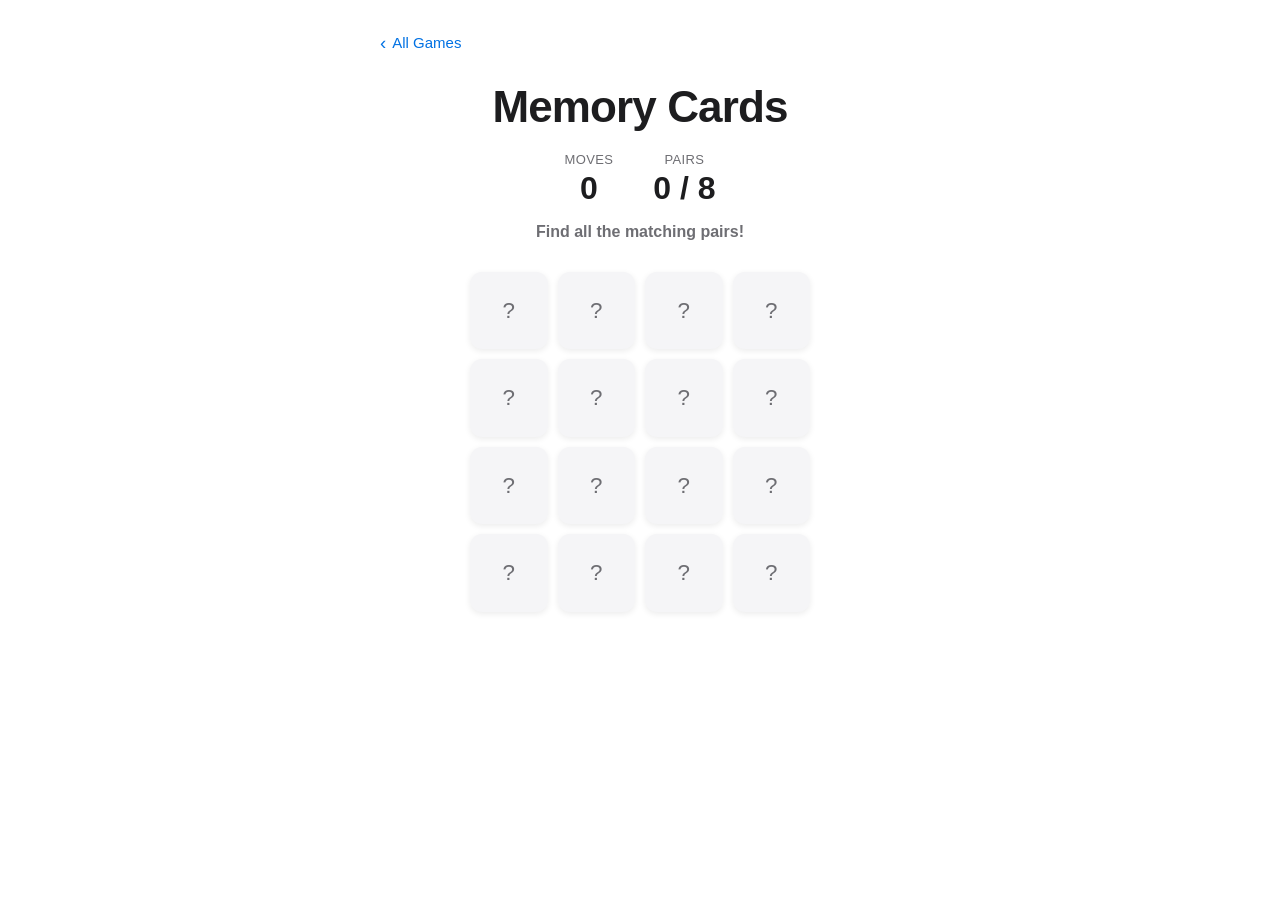
==== games/memory-cards/index.html @ 549c71c8 "add: memory cards and word search games" ====
<!DOCTYPE html>
<html lang="en">
<head>
  <meta charset="UTF-8" />
  <meta name="viewport" content="width=device-width, initial-scale=1.0" />
  <meta name="description" content="Memory Cards — flip and match pairs. Simple Vibe Games." />
  <title>Memory Cards — Simple Vibe Games</title>
  <link rel="stylesheet" href="../../style.css" />
  <style>
    body {
      display: flex;
      flex-direction: column;
      align-items: center;
      min-height: 100dvh;
      padding: 32px 24px 64px;
    }

    .top-nav { width: 100%; max-width: 520px; }

    header {
      text-align: center;
      margin-top: 28px;
    }

    header h1 { font-size: clamp(1.75rem, 6vw, 2.75rem); }

    /* ── Stats ── */
    .stats {
      display: flex;
      gap: 40px;
      margin-top: 20px;
      justify-content: center;
    }

    .stat-block {
      display: flex;
      flex-direction: column;
      align-items: center;
      gap: 2px;
    }

    .stat-label {
      font-size: 0.8125rem;
      font-weight: 500;
      color: var(--color-subtle);
      text-transform: uppercase;
      letter-spacing: 0.03em;
    }

    .stat-value {
      font-size: 2rem;
      font-weight: 700;
      line-height: 1;
      color: var(--color-text);
    }

    /* ── Status ── */
    .status {
      margin-top: 16px;
      font-size: 1rem;
      font-weight: 600;
      color: var(--color-subtle);
      min-height: 1.5em;
      text-align: center;
      transition: color 200ms ease;
    }

    .status.win { color: var(--color-accent); }

    /* ── Card grid ── */
    .grid-wrap { margin-top: 28px; }

    .card-grid {
      display: grid;
      grid-template-columns: repeat(4, 1fr);
      gap: 10px;
      width: min(340px, 92vw);
    }

    /* ── 3-D card flip ── */
    .card {
      aspect-ratio: 1;
      cursor: pointer;
      touch-action: manipulation;
      -webkit-tap-highlight-color: transparent;
      perspective: 600px;
      outline: none;
    }

    .card-inner {
      width: 100%;
      height: 100%;
      position: relative;
      transform-style: preserve-3d;
      transition: transform 380ms ease;
      border-radius: 12px;
    }

    .card.flipped .card-inner,
    .card.matched .card-inner {
      transform: rotateY(180deg);
    }

    .card-cover,
    .card-face {
      position: absolute;
      inset: 0;
      border-radius: 12px;
      display: flex;
      align-items: center;
      justify-content: center;
      backface-visibility: hidden;
      -webkit-backface-visibility: hidden;
    }

    /* Face-down side */
    .card-cover {
      background: var(--color-surface);
      box-shadow: 0 2px 6px var(--color-shadow);
      font-size: 1.4rem;
      color: var(--color-subtle);
    }

    /* Emoji side */
    .card-face {
      background: var(--color-surface);
      box-shadow: 0 2px 6px var(--color-shadow);
      font-size: clamp(1.4rem, 5.5vw, 1.9rem);
      transform: rotateY(180deg);
    }

    .card.matched .card-face {
      background: #e8f1fb;
      box-shadow: 0 0 0 2px var(--color-accent);
    }

    /* Press feedback */
    .card:active:not(.matched) .card-cover {
      transform: scale(0.95);
    }

    @media (hover: hover) {
      .card:not(.matched):not(.flipped):hover .card-cover {
        background-color: #ebebed;
        box-shadow: 0 4px 14px var(--color-shadow-hover);
      }
    }

    /* ── Play again ── */
    .btn-play-again {
      margin-top: 32px;
      padding: 14px 36px;
      background: var(--color-accent);
      color: #fff;
      font-family: inherit;
      font-size: 1rem;
      font-weight: 600;
      border: none;
      border-radius: 980px;
      cursor: pointer;
      touch-action: manipulation;
      -webkit-tap-highlight-color: transparent;
      outline: none;
      transition: opacity 200ms ease, transform 150ms ease;
      opacity: 0;
      pointer-events: none;
      visibility: hidden;
    }

    .btn-play-again.visible {
      opacity: 1;
      pointer-events: auto;
      visibility: visible;
    }

    .btn-play-again:active { transform: scale(0.97); }

    @media (hover: hover) {
      .btn-play-again:hover { opacity: 0.85; }
    }
  </style>
</head>
<body>

  <nav class="top-nav">
    <a href="../../index.html" class="back-link" aria-label="Back to all games">All Games</a>
  </nav>

  <header>
    <h1>Memory Cards</h1>
  </header>

  <div class="stats" aria-label="Game stats">
    <div class="stat-block">
      <span class="stat-label">Moves</span>
      <span class="stat-value" id="moves">0</span>
    </div>
    <div class="stat-block">
      <span class="stat-label">Pairs</span>
      <span class="stat-value" id="pairs">0 / 8</span>
    </div>
  </div>

  <p class="status" id="status" aria-live="polite" aria-atomic="true">
    Find all the matching pairs!
  </p>

  <div class="grid-wrap">
    <div class="card-grid" id="card-grid" aria-label="Memory card grid"></div>
  </div>

  <button class="btn-play-again" id="btn-play-again" aria-label="Play again">
    Play Again
  </button>

  <script>
    const EMOJIS = ['🐶','🐱','🌟','🎈','🍕','🦋','🌈','🐸'];

    let cards    = [];   // shuffled array of emojis (16 items)
    let flipped  = [];   // indices of currently face-up (unmatched) cards
    let matched  = new Set();
    let moves    = 0;
    let locked   = false; // true while checking a non-matching pair

    const gridEl      = document.getElementById('card-grid');
    const movesEl     = document.getElementById('moves');
    const pairsEl     = document.getElementById('pairs');
    const statusEl    = document.getElementById('status');
    const playAgainBtn = document.getElementById('btn-play-again');

    // ── Helpers ────────────────────────────────────────────
    function shuffle(arr) {
      const a = [...arr];
      for (let i = a.length - 1; i > 0; i--) {
        const j = Math.floor(Math.random() * (i + 1));
        [a[i], a[j]] = [a[j], a[i]];
      }
      return a;
    }

    function cardEl(index) {
      return gridEl.querySelector(`[data-index="${index}"]`);
    }

    // ── Build grid ─────────────────────────────────────────
    function buildGrid() {
      cards = shuffle([...EMOJIS, ...EMOJIS]);
      gridEl.innerHTML = '';

      cards.forEach((emoji, i) => {
        const card = document.createElement('div');
        card.className = 'card';
        card.setAttribute('aria-label', 'Card, face down');
        card.dataset.index = i;

        card.innerHTML = `
          <div class="card-inner">
            <div class="card-cover" aria-hidden="true">?</div>
            <div class="card-face"  aria-hidden="true">${emoji}</div>
          </div>`;

        card.addEventListener('click', () => flip(i));
        gridEl.appendChild(card);
      });
    }

    // ── Flip logic ─────────────────────────────────────────
    function flip(index) {
      if (locked || matched.has(index) || flipped.includes(index)) return;

      flipped.push(index);
      const el = cardEl(index);
      el.classList.add('flipped');
      el.setAttribute('aria-label', `Card showing ${cards[index]}`);

      if (flipped.length < 2) return;

      // Two cards face up — check for match
      moves++;
      movesEl.textContent = moves;
      locked = true;

      const [a, b] = flipped;

      if (cards[a] === cards[b]) {
        // Match
        matched.add(a);
        matched.add(b);
        cardEl(a).classList.add('matched');
        cardEl(b).classList.add('matched');
        cardEl(a).setAttribute('aria-label', `Matched pair: ${cards[a]}`);
        cardEl(b).setAttribute('aria-label', `Matched pair: ${cards[b]}`);
        flipped = [];
        locked  = false;
        pairsEl.textContent = `${matched.size / 2} / 8`;
        if (matched.size === 16) endGame();
      } else {
        // No match — flip back after a short pause
        setTimeout(() => {
          cardEl(a).classList.remove('flipped');
          cardEl(b).classList.remove('flipped');
          cardEl(a).setAttribute('aria-label', 'Card, face down');
          cardEl(b).setAttribute('aria-label', 'Card, face down');
          flipped = [];
          locked  = false;
        }, 900);
      }
    }

    // ── End / reset ────────────────────────────────────────
    function endGame() {
      statusEl.textContent = `You did it in ${moves} move${moves === 1 ? '' : 's'}! 🎉`;
      statusEl.className = 'status win';
      playAgainBtn.classList.add('visible');
    }

    function resetGame() {
      flipped  = [];
      matched  = new Set();
      moves    = 0;
      locked   = false;
      movesEl.textContent  = 0;
      pairsEl.textContent  = '0 / 8';
      statusEl.textContent = 'Find all the matching pairs!';
      statusEl.className   = 'status';
      playAgainBtn.classList.remove('visible');
      buildGrid();
    }

    playAgainBtn.addEventListener('click', resetGame);
    buildGrid();
  </script>

</body>
</html>
---- style.css ----
/* ============================================================
   Global Design Tokens & Base Styles
   Simple Vibe Games — Apple-inspired arcade
   ============================================================ */

/* --- Custom properties (design tokens) --- */
:root {
  --color-bg:       #ffffff;
  --color-text:     #1d1d1f;
  --color-subtle:   #6e6e73;
  --color-accent:   #0071e3;
  --color-surface:  #f5f5f7;
  --color-shadow:   rgba(0, 0, 0, 0.08);
  --color-shadow-hover: rgba(0, 0, 0, 0.14);

  --font-stack: -apple-system, BlinkMacSystemFont, "SF Pro Display",
                "Segoe UI", Roboto, Helvetica, Arial, sans-serif;

  --radius-circle: 50%;
  --radius-card:   16px;

  --transition-fast: 200ms ease;
  --transition-base: 300ms ease;

  --circle-size: 96px;   /* base size for game icon circles */
}

/* --- Reset & base --- */
*,
*::before,
*::after {
  box-sizing: border-box;
  margin: 0;
  padding: 0;
}

html {
  font-size: 16px;
  -webkit-text-size-adjust: 100%;
  scroll-behavior: smooth;
}

body {
  background-color: var(--color-bg);
  color: var(--color-text);
  font-family: var(--font-stack);
  line-height: 1.5;
  min-height: 100dvh;
}

/* --- Typography --- */
h1 {
  font-size: clamp(2.5rem, 8vw, 5rem);
  font-weight: 700;
  letter-spacing: -0.02em;
  line-height: 1.05;
}

h2 {
  font-size: clamp(1.5rem, 4vw, 2.5rem);
  font-weight: 600;
  letter-spacing: -0.01em;
}

p {
  color: var(--color-subtle);
}

a {
  color: var(--color-accent);
  text-decoration: none;
}

a:hover {
  text-decoration: underline;
}

/* --- Focus ring (keyboard navigation) --- */
:focus-visible {
  outline: 3px solid var(--color-accent);
  outline-offset: 3px;
  border-radius: 4px;
}

/* ============================================================
   Game Card — circular icon button
   ============================================================ */

.game-card {
  display: flex;
  flex-direction: column;
  align-items: center;
  gap: 10px;
  text-decoration: none;
  color: var(--color-text);
  cursor: pointer;
  /* Ensure tap target is large enough */
  padding: 8px;
  border-radius: var(--radius-card);
  transition: transform var(--transition-fast),
              box-shadow var(--transition-fast);
}

.game-card:hover,
.game-card:focus-visible {
  transform: scale(1.06);
  text-decoration: none;
}

.game-card:focus-visible {
  outline: 3px solid var(--color-accent);
  outline-offset: 4px;
}

/* The circular icon */
.circle {
  width: var(--circle-size);
  height: var(--circle-size);
  border-radius: var(--radius-circle);
  background-color: var(--color-surface);
  box-shadow: 0 2px 8px var(--color-shadow);
  display: flex;
  align-items: center;
  justify-content: center;
  font-size: calc(var(--circle-size) * 0.45);
  line-height: 1;
  transition: box-shadow var(--transition-fast),
              background-color var(--transition-fast);
  /* Minimum accessible tap target */
  min-width: 44px;
  min-height: 44px;
}

.game-card:hover .circle,
.game-card:focus-visible .circle {
  box-shadow: 0 6px 20px var(--color-shadow-hover);
  background-color: #ebebed;
}

/* Game name label */
.label {
  font-size: 0.8125rem;  /* 13px */
  font-weight: 500;
  color: var(--color-text);
  text-align: center;
  letter-spacing: 0.01em;
}

/* ============================================================
   Responsive game grid
   ============================================================ */

.grid {
  display: grid;
  gap: 24px;
  justify-content: center;

  /* Mobile-first: 2 columns */
  grid-template-columns: repeat(2, minmax(100px, 130px));
}

@media (min-width: 480px) {
  .grid {
    grid-template-columns: repeat(3, minmax(100px, 130px));
  }
}

@media (min-width: 768px) {
  .grid {
    grid-template-columns: repeat(4, minmax(110px, 140px));
    gap: 32px;
  }

  :root {
    --circle-size: 108px;
  }
}

@media (min-width: 1024px) {
  .grid {
    grid-template-columns: repeat(5, minmax(110px, 140px));
  }
}

@media (min-width: 1280px) {
  .grid {
    grid-template-columns: repeat(6, minmax(110px, 140px));
  }

  :root {
    --circle-size: 116px;
  }
}

/* ============================================================
   Back link (used on game placeholder pages)
   ============================================================ */

.back-link {
  display: inline-flex;
  align-items: center;
  gap: 6px;
  color: var(--color-accent);
  font-size: 0.9375rem;
  font-weight: 500;
  text-decoration: none;
  transition: opacity var(--transition-fast);
}

.back-link:hover {
  opacity: 0.75;
  text-decoration: none;
}

.back-link::before {
  content: "‹";
  font-size: 1.25em;
  line-height: 1;
}

/* ============================================================
   Coming-soon page layout (game placeholders)
   ============================================================ */

.coming-soon {
  min-height: 100dvh;
  display: flex;
  flex-direction: column;
  align-items: center;
  justify-content: center;
  text-align: center;
  padding: 40px 24px;
  gap: 20px;
}

.coming-soon .icon {
  font-size: 5rem;
  line-height: 1;
}

.coming-soon h1 {
  font-size: clamp(1.75rem, 5vw, 3rem);
}

.coming-soon p {
  font-size: 1.0625rem;
  max-width: 340px;
}
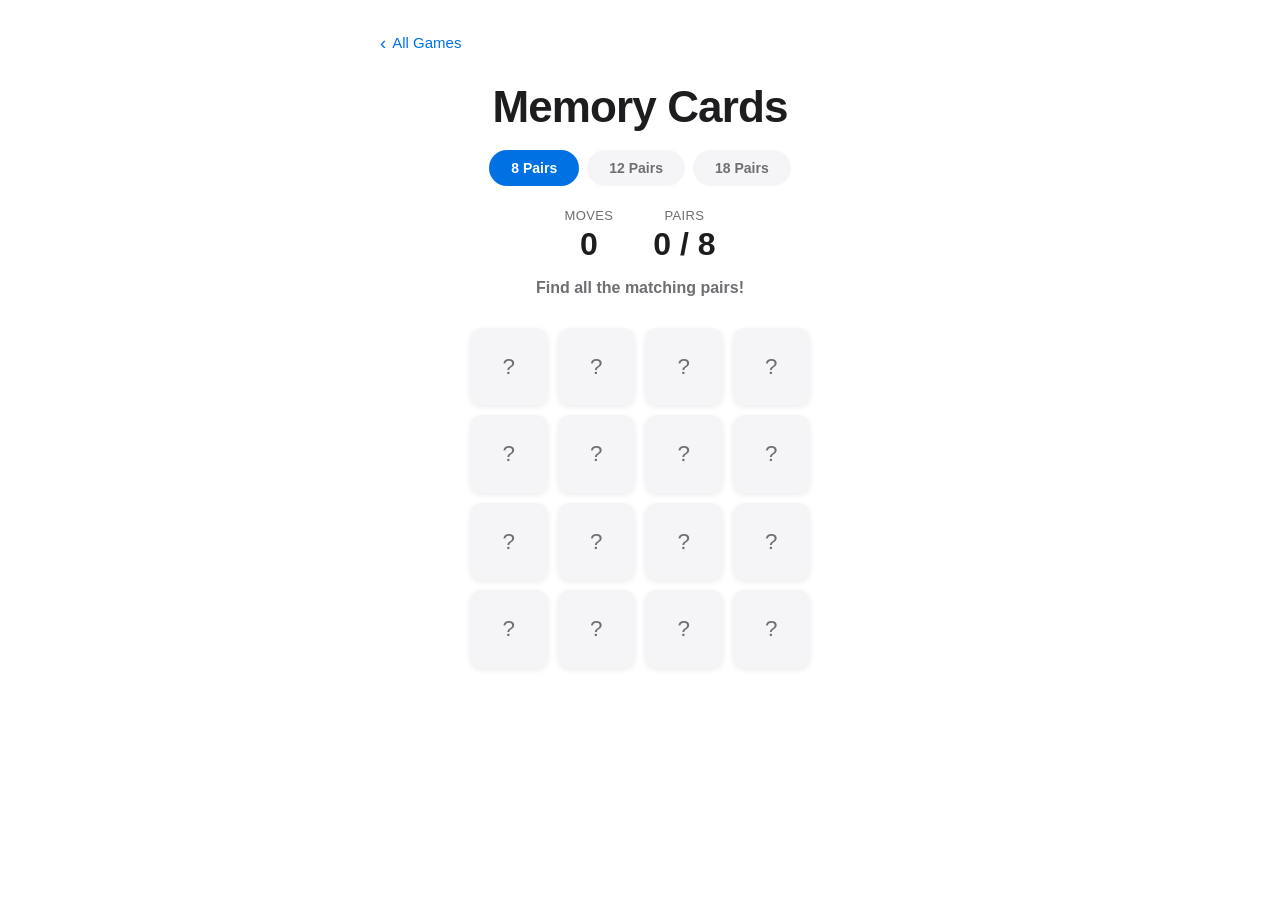
==== commit ce373f06: "update: add difficulty options to memory cards and word search" ====
--- a/games/memory-cards/index.html
+++ b/games/memory-cards/index.html
@@ -24,6 +24,48 @@
 
     header h1 { font-size: clamp(1.75rem, 6vw, 2.75rem); }
 
+    /* ── Difficulty selector ── */
+    .difficulty {
+      display: flex;
+      gap: 8px;
+      margin-top: 20px;
+      flex-wrap: wrap;
+      justify-content: center;
+    }
+
+    .diff-btn {
+      padding: 8px 20px;
+      border: 2px solid var(--color-surface);
+      border-radius: 980px;
+      background: var(--color-surface);
+      font-family: inherit;
+      font-size: 0.875rem;
+      font-weight: 600;
+      color: var(--color-subtle);
+      cursor: pointer;
+      touch-action: manipulation;
+      -webkit-tap-highlight-color: transparent;
+      outline: none;
+      transition: background-color 200ms ease,
+                  border-color 200ms ease,
+                  color 200ms ease;
+    }
+
+    .diff-btn.active {
+      background: var(--color-accent);
+      border-color: var(--color-accent);
+      color: #fff;
+    }
+
+    .diff-btn:active { transform: scale(0.96); }
+
+    @media (hover: hover) {
+      .diff-btn:not(.active):hover {
+        border-color: var(--color-accent);
+        color: var(--color-accent);
+      }
+    }
+
     /* ── Stats ── */
     .stats {
       display: flex;
@@ -72,9 +114,8 @@
 
     .card-grid {
       display: grid;
-      grid-template-columns: repeat(4, 1fr);
       gap: 10px;
-      width: min(340px, 92vw);
+      /* columns and width set dynamically by JS */
     }
 
     /* ── 3-D card flip ── */
@@ -125,8 +166,8 @@
     .card-face {
       background: var(--color-surface);
       box-shadow: 0 2px 6px var(--color-shadow);
-      font-size: clamp(1.4rem, 5.5vw, 1.9rem);
       transform: rotateY(180deg);
+      /* font-size set dynamically */
     }
 
     .card.matched .card-face {
@@ -134,7 +175,6 @@
       box-shadow: 0 0 0 2px var(--color-accent);
     }
 
-    /* Press feedback */
     .card:active:not(.matched) .card-cover {
       transform: scale(0.95);
     }
@@ -190,6 +230,13 @@
     <h1>Memory Cards</h1>
   </header>
 
+  <!-- Difficulty selector -->
+  <div class="difficulty" role="group" aria-label="Number of pairs">
+    <button class="diff-btn active" data-level="8"  aria-pressed="true">8 Pairs</button>
+    <button class="diff-btn"        data-level="12" aria-pressed="false">12 Pairs</button>
+    <button class="diff-btn"        data-level="18" aria-pressed="false">18 Pairs</button>
+  </div>
+
   <div class="stats" aria-label="Game stats">
     <div class="stat-block">
       <span class="stat-label">Moves</span>
@@ -214,19 +261,33 @@
   </button>
 
   <script>
-    const EMOJIS = ['🐶','🐱','🌟','🎈','🍕','🦋','🌈','🐸'];
-
-    let cards    = [];   // shuffled array of emojis (16 items)
-    let flipped  = [];   // indices of currently face-up (unmatched) cards
-    let matched  = new Set();
-    let moves    = 0;
-    let locked   = false; // true while checking a non-matching pair
-
-    const gridEl      = document.getElementById('card-grid');
-    const movesEl     = document.getElementById('moves');
-    const pairsEl     = document.getElementById('pairs');
-    const statusEl    = document.getElementById('status');
+    // 18 emojis — easy uses first 8, medium first 12, hard all 18
+    const ALL_EMOJIS = [
+      '🐶','🐱','🌟','🎈','🍕','🦋','🌈','🐸',
+      '🦄','🐼','🍦','🎨',
+      '🚀','🎸','🌸','🦁','🐯','🦊'
+    ];
+
+    // cols, gridWidth, emoji font-size for each pair count
+    const CONFIGS = {
+      8:  { cols: 4, width: 'min(340px, 92vw)', fontSize: 'clamp(1.4rem, 5.5vw, 1.9rem)' },
+      12: { cols: 4, width: 'min(340px, 92vw)', fontSize: 'clamp(1.2rem, 5vw, 1.7rem)' },
+      18: { cols: 6, width: 'min(420px, 96vw)', fontSize: 'clamp(1rem, 4vw, 1.4rem)' },
+    };
+
+    let targetPairs = 8;
+    let cards   = [];
+    let flipped = [];
+    let matched = new Set();
+    let moves   = 0;
+    let locked  = false;
+
+    const gridEl       = document.getElementById('card-grid');
+    const movesEl      = document.getElementById('moves');
+    const pairsEl      = document.getElementById('pairs');
+    const statusEl     = document.getElementById('status');
     const playAgainBtn = document.getElementById('btn-play-again');
+    const diffBtns     = document.querySelectorAll('.diff-btn');
 
     // ── Helpers ────────────────────────────────────────────
     function shuffle(arr) {
@@ -244,7 +305,13 @@
 
     // ── Build grid ─────────────────────────────────────────
     function buildGrid() {
-      cards = shuffle([...EMOJIS, ...EMOJIS]);
+      const cfg    = CONFIGS[targetPairs];
+      const emojis = ALL_EMOJIS.slice(0, targetPairs);
+      cards = shuffle([...emojis, ...emojis]);
+
+      // Apply grid layout
+      gridEl.style.gridTemplateColumns = `repeat(${cfg.cols}, 1fr)`;
+      gridEl.style.width = cfg.width;
       gridEl.innerHTML = '';
 
       cards.forEach((emoji, i) => {
@@ -256,12 +323,14 @@
         card.innerHTML = `
           <div class="card-inner">
             <div class="card-cover" aria-hidden="true">?</div>
-            <div class="card-face"  aria-hidden="true">${emoji}</div>
+            <div class="card-face"  aria-hidden="true" style="font-size:${cfg.fontSize}">${emoji}</div>
           </div>`;
 
         card.addEventListener('click', () => flip(i));
         gridEl.appendChild(card);
       });
+
+      pairsEl.textContent = `0 / ${targetPairs}`;
     }
 
     // ── Flip logic ─────────────────────────────────────────
@@ -275,7 +344,6 @@
 
       if (flipped.length < 2) return;
 
-      // Two cards face up — check for match
       moves++;
       movesEl.textContent = moves;
       locked = true;
@@ -283,7 +351,6 @@
       const [a, b] = flipped;
 
       if (cards[a] === cards[b]) {
-        // Match
         matched.add(a);
         matched.add(b);
         cardEl(a).classList.add('matched');
@@ -292,10 +359,9 @@
         cardEl(b).setAttribute('aria-label', `Matched pair: ${cards[b]}`);
         flipped = [];
         locked  = false;
-        pairsEl.textContent = `${matched.size / 2} / 8`;
-        if (matched.size === 16) endGame();
+        pairsEl.textContent = `${matched.size / 2} / ${targetPairs}`;
+        if (matched.size === targetPairs * 2) endGame();
       } else {
-        // No match — flip back after a short pause
         setTimeout(() => {
           cardEl(a).classList.remove('flipped');
           cardEl(b).classList.remove('flipped');
@@ -320,13 +386,24 @@
       moves    = 0;
       locked   = false;
       movesEl.textContent  = 0;
-      pairsEl.textContent  = '0 / 8';
       statusEl.textContent = 'Find all the matching pairs!';
       statusEl.className   = 'status';
       playAgainBtn.classList.remove('visible');
       buildGrid();
     }
 
+    // ── Difficulty buttons ─────────────────────────────────
+    diffBtns.forEach(btn => {
+      btn.addEventListener('click', () => {
+        if (parseInt(btn.dataset.level) === targetPairs) return;
+        diffBtns.forEach(b => { b.classList.remove('active'); b.setAttribute('aria-pressed', 'false'); });
+        btn.classList.add('active');
+        btn.setAttribute('aria-pressed', 'true');
+        targetPairs = parseInt(btn.dataset.level);
+        resetGame();
+      });
+    });
+
     playAgainBtn.addEventListener('click', resetGame);
     buildGrid();
   </script>
